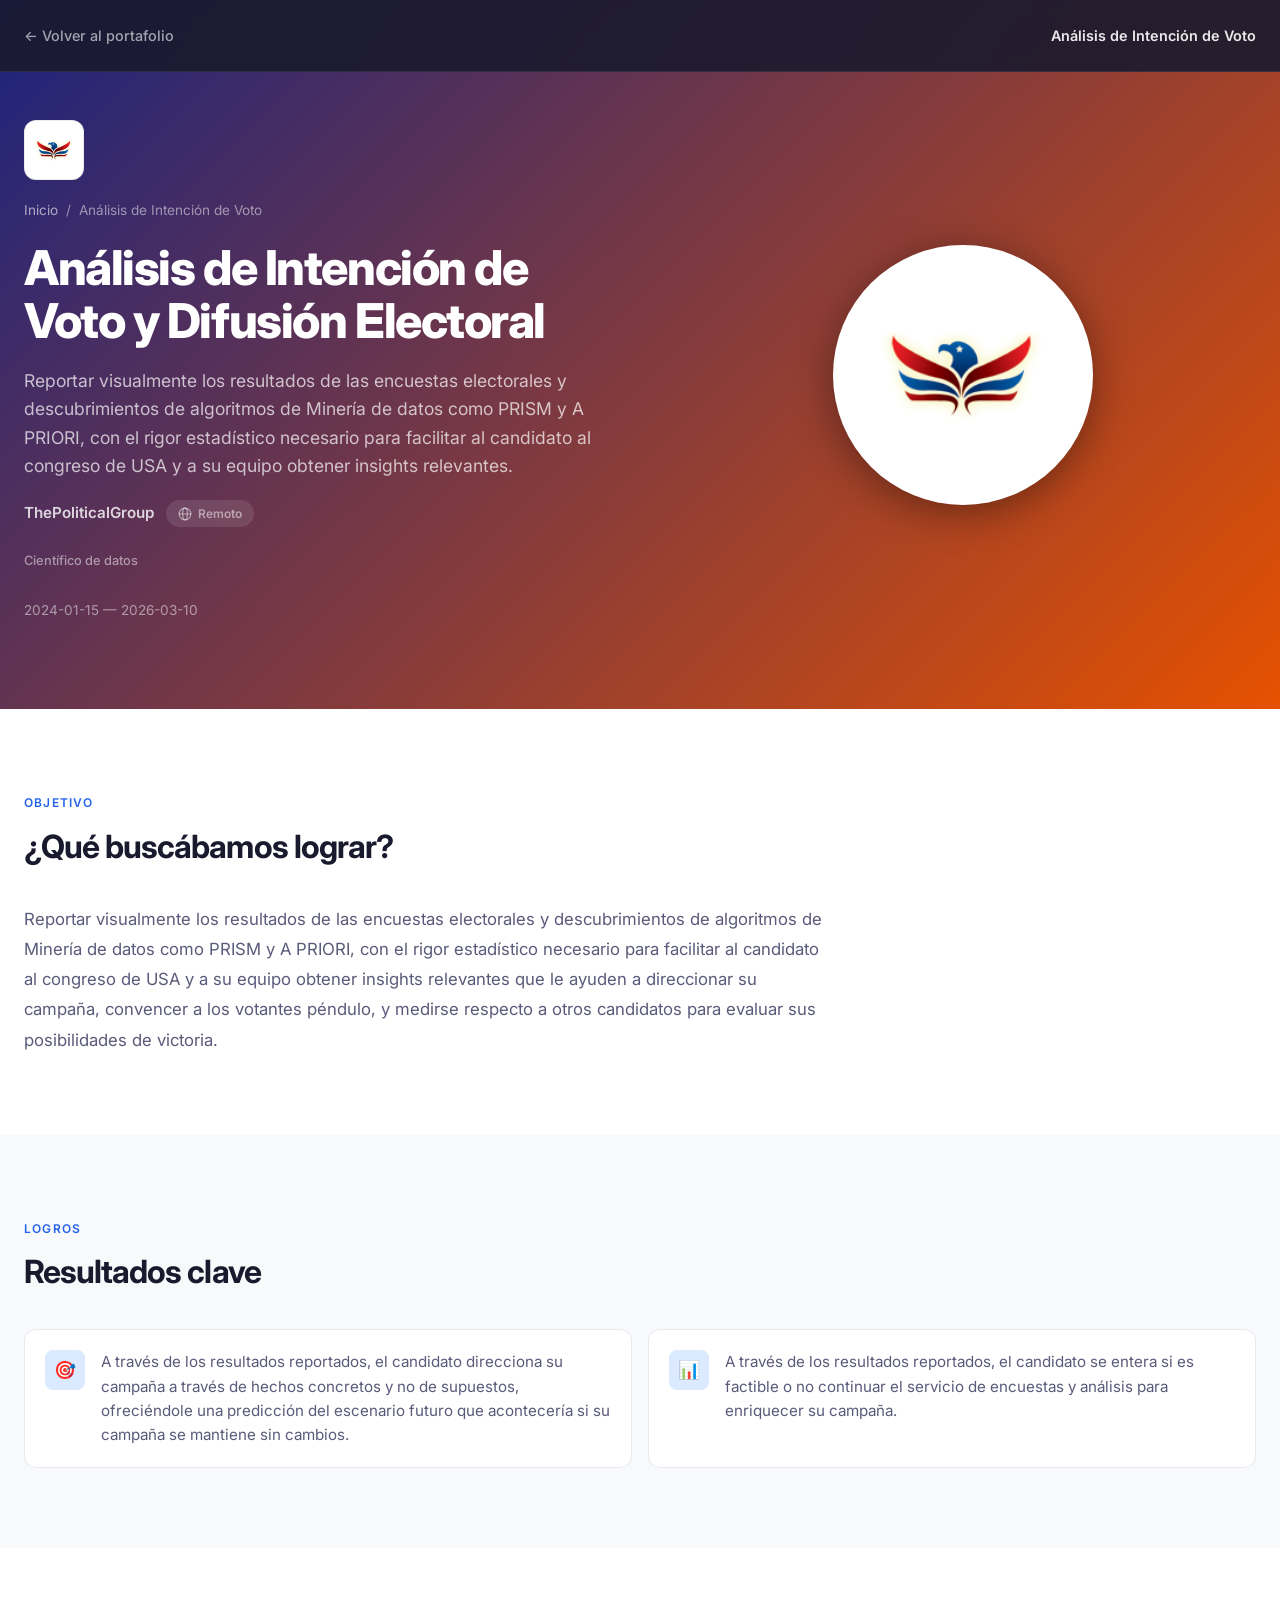
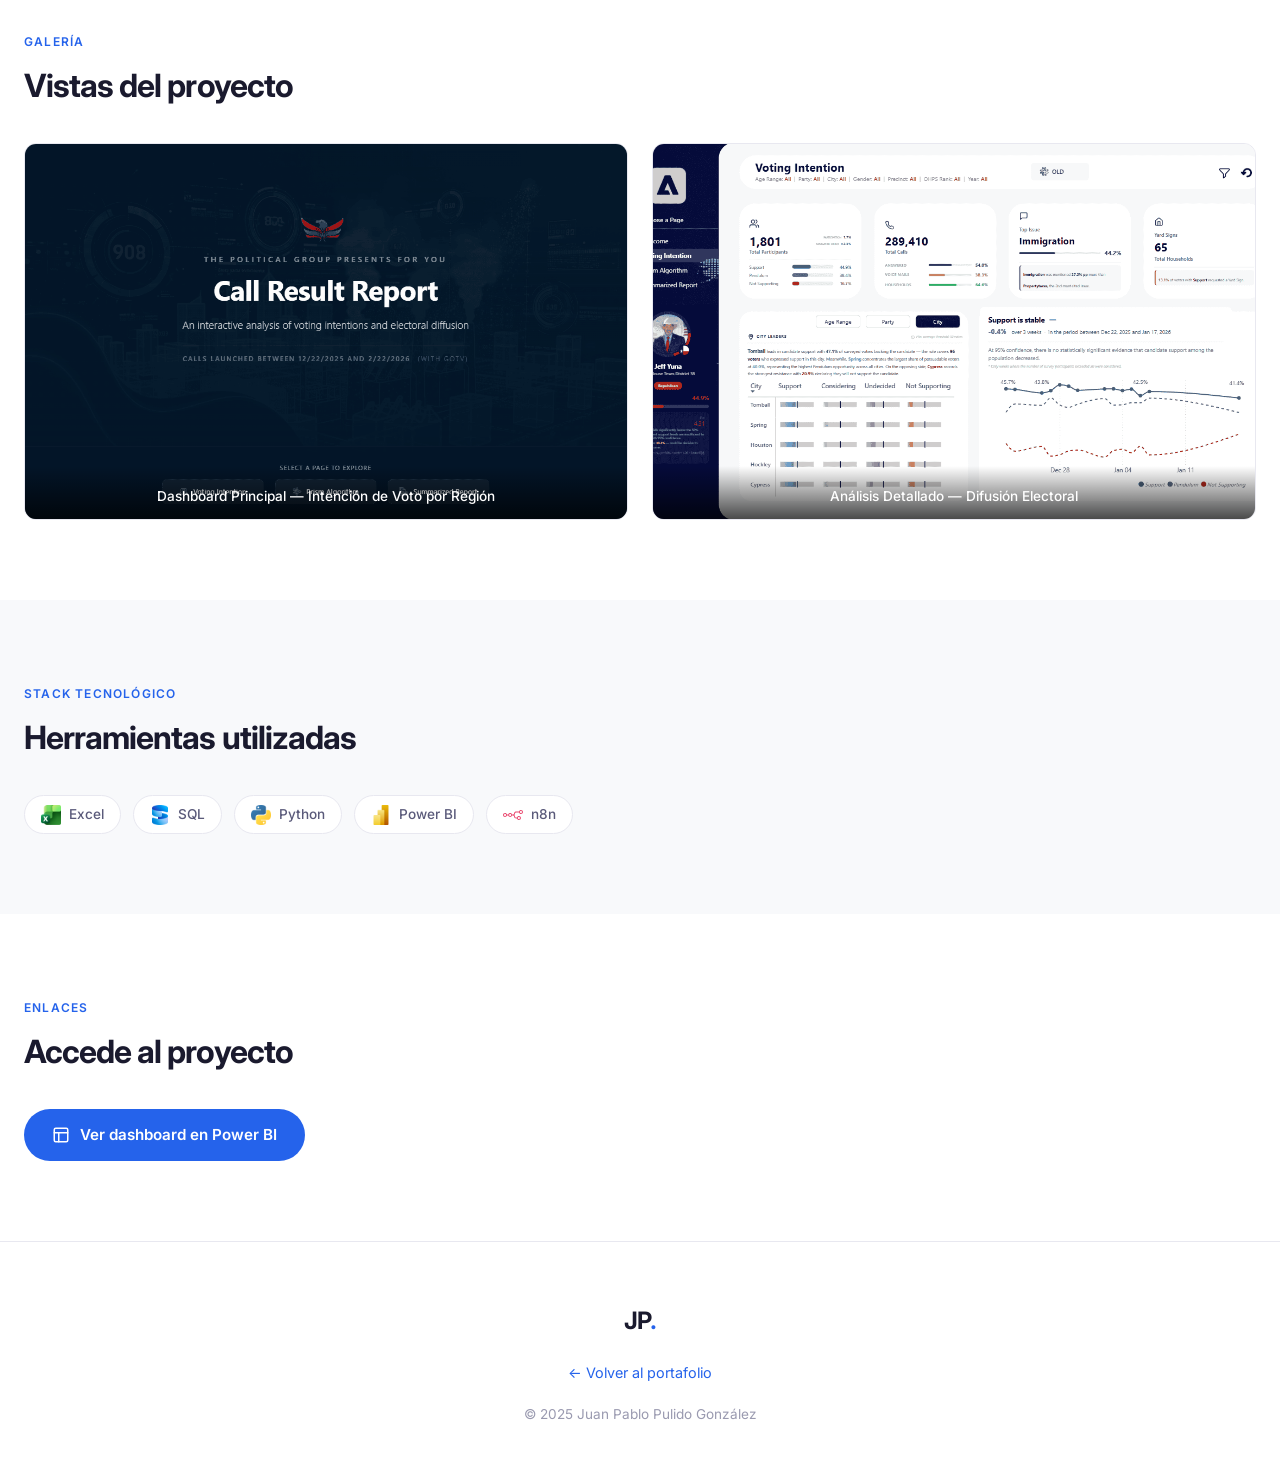
==== analisis-intencion-voto.html @ 16de76f4 "Add files via upload" ====
<!DOCTYPE html>
<html lang="es">
<head>
  <meta charset="UTF-8">
  <meta name="viewport" content="width=device-width, initial-scale=1.0">
  <meta name="description" content="Caso de estudio: Análisis de intención de voto y difusión electoral">
  <meta name="theme-color" content="#1A1A2E">
  <title>Análisis de Intención de Voto | Caso de Estudio</title>
  <link rel="preconnect" href="https://fonts.googleapis.com">
  <link rel="preconnect" href="https://fonts.gstatic.com" crossorigin>
  <link href="https://fonts.googleapis.com/css2?family=Inter:wght@300;400;500;600;700;800&display=swap" rel="stylesheet">
  <link rel="stylesheet" href="styles.css">
</head>
<body>

  <!-- Loading Screen -->
  <div class="loading-screen" role="status" aria-label="Cargando">
    <div class="loading-logo">JP</div>
    <div class="loading-bar">
      <div class="loading-bar-fill"></div>
    </div>
    <p class="loading-text">Cargando caso de estudio...</p>
  </div>

  <!-- ============ TOP NAV ============ -->
  <nav class="case-top-nav" role="navigation" aria-label="Navegación">
    <div class="case-top-nav-inner">
      <a href="index.html" class="back-link">← Volver al portafolio</a>
      <span class="project-name">Análisis de Intención de Voto</span>
    </div>
  </nav>

  <!-- ============ CASE STUDY HERO ============ -->
  <section class="case-hero">
    <div class="case-hero-bg">
      <div class="bg-gradient" style="background:linear-gradient(135deg, #1A237E 0%, #E65100 100%);"></div>
    </div>

    <div class="case-hero-content">
      <div class="case-hero-left">
        <div class="case-hero-company-logo">
          <img src="images/Empresas/TPG-logo.png" alt="ThePoliticalGroup" loading="lazy"
               onerror="this.style.display='none';this.nextElementSibling.style.display='flex'">
          <div class="logo-placeholder" style="display:none;">TPG</div>
        </div>

        <div class="case-hero-breadcrumb">
          <a href="index.html">Inicio</a>
          <span>/</span>
          <span>Análisis de Intención de Voto</span>
        </div>

        <h1 class="case-hero-title">Análisis de Intención de Voto y Difusión Electoral</h1>
        
        <p class="case-hero-subtitle">
          Reportar visualmente los resultados de las encuestas electorales y descubrimientos de algoritmos de Minería de datos como PRISM y A PRIORI, con el rigor estadístico necesario para facilitar al candidato al congreso de USA y a su equipo obtener insights relevantes.
        </p>

        <div class="case-hero-company">
          <span class="case-hero-company-name">ThePoliticalGroup</span>
          <span class="remote-badge" style="background:rgba(255,255,255,0.1);color:rgba(255,255,255,0.5);"><svg width="14" height="14" viewBox="0 0 24 24" fill="none" stroke="currentColor" stroke-width="2" stroke-linecap="round" stroke-linejoin="round" style="vertical-align:middle;margin-right:2px;"><circle cx="12" cy="12" r="10"/><ellipse cx="12" cy="12" rx="4" ry="10"/><path d="M2 12h20"/></svg> Remoto</span>
        </div>

        <div style="display:flex;flex-wrap:wrap;gap:10px;margin-top:4px;">
          <span style="font-size:0.8rem;color:rgba(255,255,255,0.5);font-weight:500;">
            Científico de datos
          </span>
        </div>

        <div class="case-hero-dates">
          2024-01-15 — 2026-03-10
        </div>
      </div>

      <div class="case-hero-right">
        <div style="display:flex;flex-direction:column;align-items:center;gap:16px;">
          <div class="company-logo-circle">
            <img src="images/Empresas/TPG-logo.png" alt="ThePoliticalGroup" loading="lazy"
                 onerror="this.style.display='none';this.nextElementSibling.style.display='flex'">
            <div class="logo-placeholder" style="display:none;">TPG</div>
          </div>
        </div>
      </div>
    </div>
  </section>

  <!-- ============ OBJETIVO ============ -->
  <section class="case-section">
    <div class="case-section-inner fade-in">
      <div class="case-section-header">
        <span class="case-section-label">Objetivo</span>
        <h2 class="case-section-title">¿Qué buscábamos lograr?</h2>
      </div>
      <p class="case-section-text">
        Reportar visualmente los resultados de las encuestas electorales y descubrimientos de algoritmos de Minería de datos como PRISM y A PRIORI, con el rigor estadístico necesario para facilitar al candidato al congreso de USA y a su equipo obtener insights relevantes que le ayuden a direccionar su campaña, convencer a los votantes péndulo, y medirse respecto a otros candidatos para evaluar sus posibilidades de victoria.
      </p>
    </div>
  </section>

  <!-- ============ LOGROS ============ -->
  <section class="case-section case-section-alt">
    <div class="case-section-inner fade-in">
      <div class="case-section-header">
        <span class="case-section-label">Logros</span>
        <h2 class="case-section-title">Resultados clave</h2>
      </div>
      <div class="achievements-grid stagger-children">
        <div class="achievement-card">
          <div class="achievement-icon">🎯</div>
          <div class="achievement-content">
            <p>A través de los resultados reportados, el candidato direcciona su campaña a través de hechos concretos y no de supuestos, ofreciéndole una predicción del escenario futuro que acontecería si su campaña se mantiene sin cambios.</p>
          </div>
        </div>
        <div class="achievement-card">
          <div class="achievement-icon">📊</div>
          <div class="achievement-content">
            <p>A través de los resultados reportados, el candidato se entera si es factible o no continuar el servicio de encuestas y análisis para enriquecer su campaña.</p>
          </div>
        </div>
      </div>
    </div>
  </section>

  <!-- ============ IMÁGENES ============ -->
  <section class="case-section">
    <div class="case-section-inner fade-in">
      <div class="case-section-header">
        <span class="case-section-label">Galería</span>
        <h2 class="case-section-title">Vistas del proyecto</h2>
      </div>
      <div class="gallery-grid">
        <div class="gallery-item" style="overflow:hidden;padding:0;">
          <img src="images/Portafolio/Análisis de intención de voto y difusión electoral/Portada.png" alt="Dashboard de Intención de Voto" style="width:100%;height:100%;object-fit:cover;" loading="lazy" />
          <p class="gallery-item-text" style="position:absolute;bottom:0;left:0;right:0;background:linear-gradient(transparent,rgba(0,0,0,0.7));color:#fff;padding:20px 16px 12px;margin:0;font-weight:500;">Dashboard Principal — Intención de Voto por Región</p>
        </div>
        <div class="gallery-item" style="overflow:hidden;padding:0;">
          <img src="images/Portafolio/Análisis de intención de voto y difusión electoral/P2_TPG_TPG.png" alt="Análisis Detallado" style="width:100%;height:100%;object-fit:cover;" loading="lazy" />
          <p class="gallery-item-text" style="position:absolute;bottom:0;left:0;right:0;background:linear-gradient(transparent,rgba(0,0,0,0.7));color:#fff;padding:20px 16px 12px;margin:0;font-weight:500;">Análisis Detallado — Difusión Electoral</p>
        </div>
      </div>
    </div>
  </section>

  <!-- ============ TECNOLOGÍAS ============ -->
  <section class="case-section case-section-alt">
    <div class="case-section-inner fade-in">
      <div class="case-section-header">
        <span class="case-section-label">Stack Tecnológico</span>
        <h2 class="case-section-title">Herramientas utilizadas</h2>
      </div>
      <div class="tech-grid stagger-children">
        <div class="tech-chip">
          <img src="images/Stack Tecnologico/Microsoft_Office_Excel_Logo.png" alt="Excel" loading="lazy">
          <span class="tech-chip-fallback" style="display:none;">Ex</span>
          Excel
        </div>
        <div class="tech-chip">
          <img src="images/Stack Tecnologico/Microsoft_SQL_Server_2025_icon.svg.png" alt="SQL" loading="lazy">
          <span class="tech-chip-fallback" style="display:none;">SQL</span>
          SQL
        </div>
        <div class="tech-chip">
          <img src="images/Stack Tecnologico/Python Logo.png" alt="Python" loading="lazy">
          <span class="tech-chip-fallback" style="display:none;">Py</span>
          Python
        </div>
        <div class="tech-chip">
          <img src="images/Stack Tecnologico/Power BI Logo.png" alt="Power BI" loading="lazy">
          <span class="tech-chip-fallback" style="display:none;">PB</span>
          Power BI
        </div>
        <div class="tech-chip">
          <img src="images/Stack Tecnologico/n8n-color.svg" alt="n8n" loading="lazy">
          <span class="tech-chip-fallback" style="display:none;">n8</span>
          n8n
        </div>
      </div>
    </div>
  </section>

  <!-- ============ LINKS ============ -->
  <section class="case-section">
    <div class="case-section-inner fade-in">
      <div class="case-section-header">
        <span class="case-section-label">Enlaces</span>
        <h2 class="case-section-title">Accede al proyecto</h2>
      </div>
      <div class="links-grid">
        <a href="https://app.powerbi.com/view?r=eyJrIjoiNWYyODk5MzAtMjIzZi00ZTA5LTk1MWUtMDdjMjBiMTZmNGZjIiwidCI6IjBlYzI0MDlmLWE2YTMtNDNjNi05MWE2LWM3MTEwNmFkYmU2YyJ9&pageName=c7d1edd059669ad3db83" target="_blank" rel="noopener noreferrer" class="link-btn primary">
          <svg width="18" height="18" viewBox="0 0 24 24" fill="none" stroke="currentColor" stroke-width="2" stroke-linecap="round" stroke-linejoin="round"><rect width="18" height="18" x="3" y="3" rx="2"/><path d="M3 9h18"/><path d="M9 21V9"/></svg>
          Ver dashboard en Power BI
        </a>
      </div>
    </div>
  </section>

  <!-- ============ FOOTER ============ -->
  <footer class="footer">
    <div class="footer-inner fade-in">
      <a href="index.html" class="nav-logo" style="font-size:1.5rem; color:var(--color-text);">JP<span>.</span></a>
      <p style="font-size:0.9rem; color:var(--color-text-muted);">
        <a href="index.html" style="color:var(--color-accent);">← Volver al portafolio</a>
      </p>
      <p class="footer-text">&copy; 2025 Juan Pablo Pulido González</p>
    </div>
  </footer>

  <script src="main.js"></script>
</body>
</html>
---- styles.css ----
/* ============================================
   PORTFOLIO DATA SCIENTIST - TEMA CLARO
   Diseño premium, bento grid, animaciones
   ============================================ */

/* --- CSS Variables --- */
:root {
  --color-bg: #FFFFFF;
  --color-bg-alt: #F8F9FB;
  --color-bg-card: #FFFFFF;
  --color-text: #1A1A2E;
  --color-text-secondary: #5A5A7A;
  --color-text-muted: #9A9AB0;
  --color-accent: #2563EB;
  --color-accent-light: #DBEAFE;
  --color-accent-dark: #1D4ED8;
  --color-border: #E8E8F0;
  --color-border-hover: #C8C8E0;
  --color-success: #10B981;
  --color-warning: #F59E0B;
  --color-gradient-1: linear-gradient(135deg, #667EEA 0%, #764BA2 100%);
  --color-gradient-2: linear-gradient(135deg, #F093FB 0%, #F5576C 100%);
  --color-gradient-3: linear-gradient(135deg, #4FACFE 0%, #00F2FE 100%);
  --color-gradient-4: linear-gradient(135deg, #43E97B 0%, #38F9D7 100%);
  --font-primary: 'Inter', -apple-system, BlinkMacSystemFont, 'Segoe UI', Roboto, sans-serif;
  --font-mono: 'JetBrains Mono', 'Fira Code', monospace;
  --shadow-sm: 0 1px 3px rgba(0,0,0,0.04), 0 1px 2px rgba(0,0,0,0.06);
  --shadow-md: 0 4px 6px rgba(0,0,0,0.04), 0 10px 15px rgba(0,0,0,0.06);
  --shadow-lg: 0 10px 25px rgba(0,0,0,0.06), 0 20px 40px rgba(0,0,0,0.08);
  --shadow-xl: 0 20px 50px rgba(0,0,0,0.08);
  --radius-sm: 8px;
  --radius-md: 12px;
  --radius-lg: 16px;
  --radius-xl: 20px;
  --transition-fast: 0.2s cubic-bezier(0.4, 0, 0.2, 1);
  --transition-normal: 0.3s cubic-bezier(0.4, 0, 0.2, 1);
  --transition-slow: 0.5s cubic-bezier(0.4, 0, 0.2, 1);
  --max-width: 1280px;
  --nav-height: 72px;
}

/* --- Reset & Base --- */
*, *::before, *::after {
  margin: 0;
  padding: 0;
  box-sizing: border-box;
}

html {
  scroll-behavior: smooth;
  scroll-padding-top: var(--nav-height);
}

body {
  font-family: var(--font-primary);
  background: var(--color-bg);
  color: var(--color-text);
  line-height: 1.6;
  -webkit-font-smoothing: antialiased;
  -moz-osx-font-smoothing: grayscale;
  overflow-x: hidden;
}

img {
  max-width: 100%;
  height: auto;
  display: block;
}

a {
  color: var(--color-accent);
  text-decoration: none;
  transition: color var(--transition-fast);
}

a:hover {
  color: var(--color-accent-dark);
}

/* --- Loading Screen --- */
.loading-screen {
  position: fixed;
  top: 0;
  left: 0;
  width: 100%;
  height: 100%;
  background: var(--color-bg);
  display: flex;
  flex-direction: column;
  align-items: center;
  justify-content: center;
  z-index: 9999;
  transition: opacity 0.6s ease, visibility 0.6s ease;
}

.loading-screen.hidden {
  opacity: 0;
  visibility: hidden;
  pointer-events: none;
}

.loading-logo {
  font-size: 2rem;
  font-weight: 700;
  color: var(--color-accent);
  letter-spacing: -0.03em;
}

.loading-bar {
  width: 120px;
  height: 3px;
  background: var(--color-border);
  border-radius: 4px;
  margin-top: 20px;
  overflow: hidden;
}

.loading-bar-fill {
  height: 100%;
  width: 0%;
  background: var(--color-accent);
  border-radius: 4px;
  animation: loadingFill 1.2s ease forwards;
}

@keyframes loadingFill {
  0% { width: 0%; }
  50% { width: 60%; }
  100% { width: 100%; }
}

.loading-text {
  margin-top: 12px;
  font-size: 0.85rem;
  color: var(--color-text-muted);
  letter-spacing: 0.05em;
}

/* --- Navigation --- */
.nav {
  position: fixed;
  top: 0;
  left: 0;
  width: 100%;
  height: var(--nav-height);
  background: rgba(255, 255, 255, 0.85);
  backdrop-filter: blur(20px);
  -webkit-backdrop-filter: blur(20px);
  border-bottom: 1px solid var(--color-border);
  z-index: 1000;
  transition: transform var(--transition-normal);
}

.nav.hidden {
  transform: translateY(-100%);
}

.nav-inner {
  max-width: var(--max-width);
  margin: 0 auto;
  padding: 0 24px;
  height: 100%;
  display: flex;
  align-items: center;
  justify-content: space-between;
}

.nav-logo {
  font-size: 1.2rem;
  font-weight: 700;
  color: var(--color-text);
  letter-spacing: -0.03em;
}

.nav-logo span {
  color: var(--color-accent);
}

.nav-links {
  display: flex;
  align-items: center;
  gap: 32px;
  list-style: none;
}

.nav-links a {
  font-size: 0.9rem;
  font-weight: 500;
  color: var(--color-text-secondary);
  position: relative;
  padding: 4px 0;
  transition: color var(--transition-fast);
}

.nav-links a::after {
  content: '';
  position: absolute;
  bottom: -2px;
  left: 0;
  width: 0;
  height: 2px;
  background: var(--color-accent);
  transition: width var(--transition-normal);
}

.nav-links a:hover {
  color: var(--color-text);
}

.nav-links a:hover::after {
  width: 100%;
}

.nav-cta {
  display: inline-flex;
  align-items: center;
  gap: 8px;
  padding: 8px 20px;
  background: var(--color-accent);
  color: white !important;
  border-radius: 50px;
  font-weight: 600;
  font-size: 0.85rem;
  transition: all var(--transition-fast);
}

.nav-cta:hover {
  background: var(--color-accent-dark);
  transform: translateY(-1px);
  box-shadow: 0 4px 12px rgba(37, 99, 235, 0.3);
}

.nav-cta::after {
  display: none !important;
}

/* Mobile menu */
.mobile-toggle {
  display: none;
  flex-direction: column;
  gap: 5px;
  cursor: pointer;
  padding: 4px;
  background: none;
  border: none;
}

.mobile-toggle span {
  display: block;
  width: 24px;
  height: 2px;
  background: var(--color-text);
  border-radius: 2px;
  transition: all var(--transition-fast);
}

.mobile-toggle.active span:nth-child(1) {
  transform: rotate(45deg) translate(5px, 5px);
}

.mobile-toggle.active span:nth-child(2) {
  opacity: 0;
}

.mobile-toggle.active span:nth-child(3) {
  transform: rotate(-45deg) translate(5px, -5px);
}

/* --- Hero Section --- */
.hero {
  min-height: 100vh;
  display: flex;
  align-items: center;
  justify-content: center;
  position: relative;
  overflow: hidden;
  padding: 120px 24px 80px;
}

.hero-bg {
  position: absolute;
  inset: 0;
  overflow: hidden;
  z-index: 0;
}

.hero-gradient {
  position: absolute;
  top: -50%;
  right: -20%;
  width: 600px;
  height: 600px;
  background: radial-gradient(circle, rgba(37, 99, 235, 0.06) 0%, transparent 70%);
  border-radius: 50%;
}

.hero-gradient-2 {
  position: absolute;
  bottom: -30%;
  left: -10%;
  width: 400px;
  height: 400px;
  background: radial-gradient(circle, rgba(116, 75, 162, 0.04) 0%, transparent 70%);
  border-radius: 50%;
}

.hero-grid {
  position: absolute;
  inset: 0;
  background-image: 
    linear-gradient(var(--color-border) 1px, transparent 1px),
    linear-gradient(90deg, var(--color-border) 1px, transparent 1px);
  background-size: 60px 60px;
  opacity: 0.3;
  mask-image: radial-gradient(ellipse at center, black 30%, transparent 70%);
  -webkit-mask-image: radial-gradient(ellipse at center, black 30%, transparent 70%);
}

.hero-content {
  position: relative;
  z-index: 1;
  text-align: center;
  max-width: 800px;
}

.hero-badge {
  display: inline-flex;
  align-items: center;
  gap: 8px;
  padding: 6px 16px;
  background: var(--color-accent-light);
  color: var(--color-accent);
  border-radius: 50px;
  font-size: 0.8rem;
  font-weight: 600;
  margin-bottom: 24px;
  letter-spacing: 0.02em;
}

.hero-badge-dot {
  width: 6px;
  height: 6px;
  background: var(--color-success);
  border-radius: 50%;
  animation: pulseDot 2s ease infinite;
}

@keyframes pulseDot {
  0%, 100% { opacity: 1; }
  50% { opacity: 0.4; }
}

.hero-title {
  font-size: clamp(2.5rem, 5vw, 4rem);
  font-weight: 800;
  line-height: 1.1;
  letter-spacing: -0.04em;
  margin-bottom: 16px;
  color: var(--color-text);
}

.hero-title span {
  background: var(--color-gradient-1);
  -webkit-background-clip: text;
  -webkit-text-fill-color: transparent;
  background-clip: text;
}

.hero-role {
  font-size: clamp(1.1rem, 2vw, 1.4rem);
  color: var(--color-text-secondary);
  margin-bottom: 32px;
  min-height: 1.8em;
}

.hero-role .typing-cursor {
  display: inline-block;
  width: 2px;
  height: 1.2em;
  background: var(--color-accent);
  margin-left: 2px;
  animation: blink 1s step-end infinite;
  vertical-align: text-bottom;
}

@keyframes blink {
  0%, 100% { opacity: 1; }
  50% { opacity: 0; }
}

.hero-cta {
  display: inline-flex;
  align-items: center;
  gap: 10px;
  padding: 14px 32px;
  background: var(--color-text);
  color: white;
  border-radius: 50px;
  font-weight: 600;
  font-size: 0.95rem;
  transition: all var(--transition-normal);
  position: relative;
  overflow: hidden;
}

.hero-cta:hover {
  background: var(--color-accent);
  transform: translateY(-2px);
  box-shadow: 0 8px 25px rgba(37, 99, 235, 0.25);
  color: white;
}

.hero-cta .arrow {
  transition: transform var(--transition-fast);
}

.hero-cta:hover .arrow {
  transform: translateX(4px);
}

.hero-scroll {
  position: absolute;
  bottom: 32px;
  left: 50%;
  transform: translateX(-50%);
  display: flex;
  flex-direction: column;
  align-items: center;
  gap: 8px;
  color: var(--color-text-muted);
  font-size: 0.75rem;
  letter-spacing: 0.1em;
  text-transform: uppercase;
  animation: fadeInUp 1s ease 1.5s both;
}

.scroll-indicator {
  width: 24px;
  height: 36px;
  border: 2px solid var(--color-border);
  border-radius: 12px;
  position: relative;
}

.scroll-indicator::after {
  content: '';
  position: absolute;
  top: 6px;
  left: 50%;
  transform: translateX(-50%);
  width: 3px;
  height: 8px;
  background: var(--color-accent);
  border-radius: 4px;
  animation: scrollMouse 2s ease infinite;
}

@keyframes scrollMouse {
  0% { transform: translateX(-50%) translateY(0); opacity: 1; }
  100% { transform: translateX(-50%) translateY(12px); opacity: 0; }
}

/* --- Section Styles --- */
.section {
  padding: 100px 24px;
}

.section-inner {
  max-width: var(--max-width);
  margin: 0 auto;
}

.section-header {
  text-align: center;
  margin-bottom: 60px;
}

.section-label {
  display: inline-block;
  font-size: 0.8rem;
  font-weight: 600;
  letter-spacing: 0.1em;
  text-transform: uppercase;
  color: var(--color-accent);
  margin-bottom: 12px;
}

.section-title {
  font-size: clamp(1.8rem, 3.5vw, 2.5rem);
  font-weight: 700;
  letter-spacing: -0.03em;
  margin-bottom: 12px;
}

.section-subtitle {
  font-size: 1.05rem;
  color: var(--color-text-secondary);
  max-width: 600px;
  margin: 0 auto;
  line-height: 1.7;
}

/* --- Portfolio Filters --- */
.filters {
  display: flex;
  flex-wrap: wrap;
  justify-content: center;
  gap: 8px;
  margin-bottom: 40px;
}

.filter-btn {
  padding: 8px 20px;
  border: 1px solid var(--color-border);
  background: transparent;
  border-radius: 50px;
  font-size: 0.85rem;
  font-weight: 500;
  color: var(--color-text-secondary);
  cursor: pointer;
  transition: all var(--transition-fast);
  font-family: var(--font-primary);
}

.filter-btn:hover {
  border-color: var(--color-accent);
  color: var(--color-accent);
  background: var(--color-accent-light);
}

.filter-btn.active {
  background: var(--color-accent);
  border-color: var(--color-accent);
  color: white;
}

/* --- Bento Grid --- */
.bento-grid {
  display: grid;
  grid-template-columns: repeat(4, 1fr);
  gap: 24px;
}

.bento-card {
  position: relative;
  border-radius: var(--radius-lg);
  overflow: hidden;
  background: var(--color-bg-card);
  border: 1px solid var(--color-border);
  cursor: pointer;
  transition: all var(--transition-normal);
  display: flex;
  flex-direction: column;
  min-height: 280px;
}

.bento-card:hover {
  transform: translateY(-4px);
  box-shadow: var(--shadow-lg);
  border-color: var(--color-border-hover);
}

.bento-card.featured {
  grid-column: span 2;
  grid-row: span 2;
  min-height: 400px;
}

.bento-card.medium {
  grid-column: span 2;
  min-height: 280px;
}

.bento-card.tall {
  grid-row: span 2;
  min-height: 400px;
}

.bento-card.hidden {
  display: none;
}

.bento-card-image {
  position: relative;
  overflow: hidden;
  flex: 1;
  min-height: 160px;
}

.bento-card-image img {
  width: 100%;
  height: 100%;
  object-fit: cover;
  transition: transform var(--transition-slow);
}

.bento-card:hover .bento-card-image img {
  transform: scale(1.05);
}

.bento-card-overlay {
  position: absolute;
  inset: 0;
  background: linear-gradient(to top, rgba(26, 26, 46, 0.8) 0%, transparent 50%);
  opacity: 0;
  transition: opacity var(--transition-normal);
  display: flex;
  align-items: flex-end;
  padding: 24px;
}

.bento-card:hover .bento-card-overlay {
  opacity: 1;
}

.bento-card-overlay .view-case {
  display: inline-flex;
  align-items: center;
  gap: 8px;
  padding: 10px 20px;
  background: white;
  color: var(--color-text);
  border-radius: 50px;
  font-weight: 600;
  font-size: 0.85rem;
  transition: all var(--transition-fast);
}

.bento-card-overlay .view-case:hover {
  background: var(--color-accent);
  color: white;
}

.bento-card-content {
  padding: 20px;
  display: flex;
  flex-direction: column;
  gap: 8px;
  flex: 1;
}

.bento-card-tags {
  display: flex;
  flex-wrap: wrap;
  gap: 4px;
}

.bento-card-tag {
  padding: 2px 10px;
  background: var(--color-accent-light);
  color: var(--color-accent);
  border-radius: 50px;
  font-size: 0.7rem;
  font-weight: 600;
  letter-spacing: 0.02em;
}

.bento-card-title {
  font-size: 1.05rem;
  font-weight: 700;
  line-height: 1.3;
  letter-spacing: -0.02em;
}

.bento-card-desc {
  font-size: 0.85rem;
  color: var(--color-text-secondary);
  line-height: 1.5;
  display: -webkit-box;
  -webkit-line-clamp: 2;
  -webkit-box-orient: vertical;
  overflow: hidden;
}

.bento-card-meta {
  display: flex;
  flex-wrap: wrap;
  gap: 12px;
  margin-top: auto;
  padding-top: 12px;
  border-top: 1px solid var(--color-border);
  font-size: 0.8rem;
  color: var(--color-text-muted);
}

.bento-card-meta span {
  display: flex;
  align-items: center;
  gap: 4px;
}

.bento-card-meta .remote-badge {
  display: inline-flex;
  align-items: center;
  gap: 4px;
  padding: 2px 10px;
  background: #ECFDF5;
  color: #059669;
  border-radius: 50px;
  font-size: 0.7rem;
  font-weight: 600;
}

/* Placeholder styles for bento cards */
.bento-card-image .placeholder-img {
  width: 100%;
  height: 100%;
  display: flex;
  align-items: center;
  justify-content: center;
  font-size: 3rem;
  font-weight: 700;
  color: var(--color-text-muted);
  background: var(--color-bg-alt);
}

.bento-card-image .placeholder-img.atpe-report {
  background: linear-gradient(135deg, #667EEA 0%, #764BA2 100%);
  color: rgba(255,255,255,0.2);
}

.bento-card-image .placeholder-img.analisis-intencion-voto {
  background: linear-gradient(135deg, #F093FB 0%, #F5576C 100%);
  color: rgba(255,255,255,0.2);
}

.bento-card-image .placeholder-img.reporte-seguimiento-cartera {
  background: linear-gradient(135deg, #4FACFE 0%, #00F2FE 100%);
  color: rgba(255,255,255,0.2);
}

.bento-card-image .placeholder-img.prototipo-arquitectura-lakehouse {
  background: linear-gradient(135deg, #43E97B 0%, #38F9D7 100%);
  color: rgba(255,255,255,0.2);
}

/* --- About / Stats Section --- */
.stats-grid {
  display: grid;
  grid-template-columns: repeat(auto-fit, minmax(200px, 1fr));
  gap: 24px;
  margin-top: 40px;
}

.stat-card {
  text-align: center;
  padding: 32px 20px;
  background: var(--color-bg-card);
  border: 1px solid var(--color-border);
  border-radius: var(--radius-md);
  transition: all var(--transition-normal);
}

.stat-card:hover {
  transform: translateY(-2px);
  box-shadow: var(--shadow-md);
}

.stat-number {
  font-size: 2.5rem;
  font-weight: 800;
  background: var(--color-gradient-1);
  -webkit-background-clip: text;
  -webkit-text-fill-color: transparent;
  background-clip: text;
  line-height: 1;
  margin-bottom: 8px;
}

.stat-label {
  font-size: 0.85rem;
  color: var(--color-text-secondary);
  font-weight: 500;
}

/* --- Case Study Pages --- */
.case-study {
  padding-top: var(--nav-height);
}

/* Hero Case Study */
.case-hero {
  position: relative;
  padding: 120px 24px 80px;
  overflow: hidden;
}

.case-hero-bg {
  position: absolute;
  inset: 0;
  z-index: 0;
}

.case-hero-bg .bg-gradient {
  position: absolute;
  inset: 0;
  background: linear-gradient(135deg, #1A1A2E 0%, #16213E 50%, #0F3460 100%);
}

.case-hero-bg .bg-pattern {
  position: absolute;
  inset: 0;
  background-image: 
    linear-gradient(rgba(255,255,255,0.03) 1px, transparent 1px),
    linear-gradient(90deg, rgba(255,255,255,0.03) 1px, transparent 1px);
  background-size: 40px 40px;
}

.case-hero-content {
  position: relative;
  z-index: 1;
  max-width: var(--max-width);
  margin: 0 auto;
  display: grid;
  grid-template-columns: 1fr 1fr;
  gap: 60px;
  align-items: center;
}

.case-hero-left {
  display: flex;
  flex-direction: column;
  gap: 20px;
}

.case-hero-company-logo {
  width: 60px;
  height: 60px;
  border-radius: var(--radius-md);
  overflow: hidden;
  background: #ffffff;
  display: flex;
  align-items: center;
  justify-content: center;
  padding: 8px;
  border: 1px solid rgba(0,0,0,0.08);
}

.case-hero-company-logo img {
  width: 100%;
  height: 100%;
  object-fit: contain;
}

.case-hero-company-logo .logo-placeholder {
  width: 100%;
  height: 100%;
  display: flex;
  align-items: center;
  justify-content: center;
  font-size: 1.5rem;
  font-weight: 700;
  color: white;
}

/* Company logo circular frame on the right */
.company-logo-circle {
  width: 260px;
  height: 260px;
  border-radius: 50%;
  background: #ffffff;
  display: flex;
  align-items: center;
  justify-content: center;
  padding: 35px;
  box-shadow: 0 8px 40px rgba(0,0,0,0.4);
  margin-bottom: 0;
  border: 6px solid rgba(255,255,255,0.3);
  transition: transform 0.3s ease, box-shadow 0.3s ease;
}
.company-logo-circle:hover {
  transform: scale(1.08);
  box-shadow: 0 12px 56px rgba(0,0,0,0.5);
}
.company-logo-circle img {
  width: 100%;
  height: 100%;
  object-fit: contain;
  border-radius: 50%;
}
.company-logo-circle .logo-placeholder {
  width: 100%;
  height: 100%;
  display: flex;
  align-items: center;
  justify-content: center;
  font-size: 4.25rem;
  font-weight: 700;
  color: #1A237E;
}

.case-hero-breadcrumb {
  display: flex;
  align-items: center;
  gap: 8px;
  font-size: 0.85rem;
  color: rgba(255,255,255,0.5);
}

.case-hero-breadcrumb a {
  color: rgba(255,255,255,0.6);
  transition: color var(--transition-fast);
}

.case-hero-breadcrumb a:hover {
  color: white;
}

.case-hero-title {
  font-size: clamp(2rem, 4vw, 3rem);
  font-weight: 800;
  color: white;
  letter-spacing: -0.03em;
  line-height: 1.1;
}

.case-hero-subtitle {
  font-size: 1.1rem;
  color: rgba(255,255,255,0.7);
  line-height: 1.6;
}

.case-hero-company {
  display: flex;
  align-items: center;
  gap: 12px;
  flex-wrap: wrap;
}

.case-hero-company-name {
  font-size: 0.95rem;
  color: rgba(255,255,255,0.8);
  font-weight: 600;
}

.case-hero-company .remote-badge {
  display: inline-flex;
  align-items: center;
  gap: 4px;
  padding: 4px 12px;
  background: rgba(16, 185, 129, 0.2);
  color: #6EE7B7;
  border-radius: 50px;
  font-size: 0.75rem;
  font-weight: 600;
}

.case-hero-dates {
  font-size: 0.85rem;
  color: rgba(255,255,255,0.5);
  padding: 8px 0;
}

.case-hero-right {
  display: flex;
  align-items: center;
  justify-content: center;
}

/* Case Study Sections */
.case-section {
  padding: 80px 24px;
}

.case-section-inner {
  max-width: var(--max-width);
  margin: 0 auto;
}

.case-section-alt {
  background: var(--color-bg-alt);
}

.case-section-header {
  margin-bottom: 32px;
}

.case-section-label {
  display: inline-block;
  font-size: 0.75rem;
  font-weight: 600;
  letter-spacing: 0.1em;
  text-transform: uppercase;
  color: var(--color-accent);
  margin-bottom: 8px;
}

.case-section-title {
  font-size: clamp(1.5rem, 3vw, 2rem);
  font-weight: 700;
  letter-spacing: -0.03em;
}

.case-section-text {
  font-size: 1.05rem;
  color: var(--color-text-secondary);
  line-height: 1.8;
  max-width: 800px;
}

/* Achievements */
.achievements-grid {
  display: grid;
  grid-template-columns: repeat(auto-fit, minmax(280px, 1fr));
  gap: 16px;
}

.achievement-card {
  display: flex;
  gap: 16px;
  padding: 20px;
  background: var(--color-bg-card);
  border: 1px solid var(--color-border);
  border-radius: var(--radius-md);
  transition: all var(--transition-normal);
}

.achievement-card:hover {
  transform: translateY(-2px);
  box-shadow: var(--shadow-md);
}

.achievement-icon {
  flex-shrink: 0;
  width: 40px;
  height: 40px;
  border-radius: var(--radius-sm);
  background: var(--color-accent-light);
  display: flex;
  align-items: center;
  justify-content: center;
  color: var(--color-accent);
  font-size: 1.1rem;
}

.achievement-content {
  flex: 1;
}

.achievement-content p {
  font-size: 0.95rem;
  color: var(--color-text-secondary);
  line-height: 1.6;
}

/* Technologies */
.tech-grid {
  display: flex;
  flex-wrap: wrap;
  gap: 12px;
}

.tech-chip {
  display: inline-flex;
  align-items: center;
  gap: 8px;
  padding: 8px 16px;
  background: var(--color-bg-card);
  border: 1px solid var(--color-border);
  border-radius: 50px;
  font-size: 0.85rem;
  font-weight: 500;
  color: var(--color-text-secondary);
  transition: all var(--transition-fast);
}

.tech-chip:hover {
  border-color: var(--color-accent);
  color: var(--color-accent);
  background: var(--color-accent-light);
  transform: translateY(-1px);
}

.tech-chip img {
  width: 20px;
  height: 20px;
  object-fit: contain;
}

.tech-chip-fallback {
  width: 20px;
  height: 20px;
  background: var(--color-bg-alt);
  border-radius: 4px;
  display: flex;
  align-items: center;
  justify-content: center;
  font-size: 0.6rem;
  font-weight: 700;
  color: var(--color-text-muted);
}

/* Project Images Gallery */
.gallery-grid {
  display: grid;
  grid-template-columns: repeat(auto-fit, minmax(300px, 1fr));
  gap: 24px;
}

.gallery-item {
  position: relative;
  aspect-ratio: 16/10;
  max-height: 380px;
  background: var(--color-bg-alt);
  border: 1px solid var(--color-border);
  border-radius: var(--radius-md);
  display: flex;
  flex-direction: column;
  align-items: center;
  justify-content: center;
  gap: 12px;
  color: var(--color-text-muted);
  transition: all var(--transition-normal);
  padding: 20px;
  text-align: center;
  overflow: hidden;
}

.gallery-item:hover {
  border-color: var(--color-accent);
  box-shadow: var(--shadow-md);
}

.gallery-item-icon {
  font-size: 2.5rem;
  opacity: 0.5;
}

.gallery-item-text {
  font-size: 0.85rem;
  font-weight: 500;
}

/* Links */
.links-grid {
  display: flex;
  flex-wrap: wrap;
  gap: 16px;
}

.link-btn {
  display: inline-flex;
  align-items: center;
  gap: 10px;
  padding: 14px 28px;
  border-radius: 50px;
  font-size: 0.95rem;
  font-weight: 600;
  font-family: var(--font-primary);
  cursor: pointer;
  transition: all var(--transition-normal);
  border: none;
  text-decoration: none;
}

.link-btn.primary {
  background: var(--color-accent);
  color: white;
}

.link-btn.primary:hover {
  background: var(--color-accent-dark);
  transform: translateY(-2px);
  box-shadow: 0 8px 20px rgba(37, 99, 235, 0.25);
}

.link-btn.secondary {
  background: transparent;
  color: var(--color-text);
  border: 1px solid var(--color-border);
}

.link-btn.secondary:hover {
  border-color: var(--color-accent);
  color: var(--color-accent);
  background: var(--color-accent-light);
  transform: translateY(-2px);
}

/* Navigation Bar on Case Study */
.case-nav {
  position: fixed;
  top: 0;
  left: 0;
  width: 100%;
  height: var(--nav-height);
  background: rgba(26, 26, 46, 0.9);
  backdrop-filter: blur(20px);
  -webkit-backdrop-filter: blur(20px);
  border-bottom: 1px solid rgba(255,255,255,0.08);
  z-index: 1000;
}

.case-nav .nav-links a {
  color: rgba(255,255,255,0.7);
}

.case-nav .nav-links a:hover {
  color: white;
}

.case-nav .nav-logo {
  color: white;
}

.case-nav .nav-cta {
  background: var(--color-accent);
  color: white !important;
}

/* Breadcrumb nav in case study */
.case-top-nav {
  position: fixed;
  top: 0;
  left: 0;
  width: 100%;
  height: var(--nav-height);
  background: rgba(26, 26, 46, 0.9);
  backdrop-filter: blur(20px);
  -webkit-backdrop-filter: blur(20px);
  border-bottom: 1px solid rgba(255,255,255,0.08);
  z-index: 1000;
  display: flex;
  align-items: center;
  padding: 0 24px;
}

.case-top-nav-inner {
  max-width: var(--max-width);
  margin: 0 auto;
  width: 100%;
  display: flex;
  align-items: center;
  justify-content: space-between;
}

.case-top-nav .back-link {
  display: inline-flex;
  align-items: center;
  gap: 8px;
  color: rgba(255,255,255,0.6);
  font-size: 0.9rem;
  font-weight: 500;
  transition: color var(--transition-fast);
}

.case-top-nav .back-link:hover {
  color: white;
}

.case-top-nav .project-name {
  color: rgba(255,255,255,0.9);
  font-weight: 600;
  font-size: 0.9rem;
}

/* --- Footer --- */
.footer {
  padding: 60px 24px 40px;
  border-top: 1px solid var(--color-border);
}

.footer-inner {
  max-width: var(--max-width);
  margin: 0 auto;
  display: flex;
  flex-direction: column;
  align-items: center;
  gap: 20px;
  text-align: center;
}

.footer-social {
  display: flex;
  gap: 16px;
}

.footer-social a {
  width: 44px;
  height: 44px;
  border-radius: 50%;
  border: 1px solid var(--color-border);
  display: flex;
  align-items: center;
  justify-content: center;
  color: var(--color-text-secondary);
  font-size: 1.2rem;
  transition: all var(--transition-fast);
}

.footer-social a:hover {
  border-color: var(--color-accent);
  color: var(--color-accent);
  background: var(--color-accent-light);
  transform: translateY(-2px);
}

.footer-text {
  font-size: 0.85rem;
  color: var(--color-text-muted);
}

/* --- Scroll Animations --- */
.fade-in {
  opacity: 0;
  transform: translateY(30px);
  transition: opacity 0.6s ease, transform 0.6s ease;
}

.fade-in.visible {
  opacity: 1;
  transform: translateY(0);
}

.fade-in-left {
  opacity: 0;
  transform: translateX(-30px);
  transition: opacity 0.6s ease, transform 0.6s ease;
}

.fade-in-left.visible {
  opacity: 1;
  transform: translateX(0);
}

.fade-in-right {
  opacity: 0;
  transform: translateX(30px);
  transition: opacity 0.6s ease, transform 0.6s ease;
}

.fade-in-right.visible {
  opacity: 1;
  transform: translateX(0);
}

.fade-in-up {
  opacity: 0;
  transform: translateY(20px);
  transition: opacity 0.6s ease, transform 0.6s ease;
}

.fade-in-up.visible {
  opacity: 1;
  transform: translateY(0);
}

/* Stagger children animations */
.stagger-children > * {
  opacity: 0;
  transform: translateY(20px);
  transition: opacity 0.5s ease, transform 0.5s ease;
}

.stagger-children.visible > *:nth-child(1) { transition-delay: 0.05s; }
.stagger-children.visible > *:nth-child(2) { transition-delay: 0.1s; }
.stagger-children.visible > *:nth-child(3) { transition-delay: 0.15s; }
.stagger-children.visible > *:nth-child(4) { transition-delay: 0.2s; }
.stagger-children.visible > *:nth-child(5) { transition-delay: 0.25s; }
.stagger-children.visible > *:nth-child(6) { transition-delay: 0.3s; }

.stagger-children.visible > * {
  opacity: 1;
  transform: translateY(0);
}

/* --- prefers-reduced-motion --- */
@media (prefers-reduced-motion: reduce) {
  *, *::before, *::after {
    animation-duration: 0.01ms !important;
    animation-iteration-count: 1 !important;
    transition-duration: 0.01ms !important;
    scroll-behavior: auto !important;
  }

  .fade-in,
  .fade-in-left,
  .fade-in-right,
  .fade-in-up {
    opacity: 1;
    transform: none;
  }

  .stagger-children > * {
    opacity: 1;
    transform: none;
  }
}

/* --- Responsive --- */
@media (max-width: 1024px) {
  .bento-grid {
    grid-template-columns: repeat(2, 1fr);
  }

  .bento-card.featured {
    grid-column: span 2;
    grid-row: span 1;
    min-height: 320px;
  }

  .bento-card.medium {
    grid-column: span 2;
  }

  .bento-card.tall {
    grid-row: span 1;
    min-height: 280px;
  }

  .case-hero-content {
    grid-template-columns: 1fr;
    gap: 32px;
  }

  .case-hero-right {
    order: -1;
  }

}

@media (max-width: 768px) {
  :root {
    --nav-height: 64px;
  }

  .nav-links {
    display: none;
    position: fixed;
    top: var(--nav-height);
    left: 0;
    width: 100%;
    background: rgba(255, 255, 255, 0.98);
    backdrop-filter: blur(20px);
    flex-direction: column;
    padding: 20px 24px;
    gap: 16px;
    border-bottom: 1px solid var(--color-border);
  }

  .nav-links.open {
    display: flex;
  }

  .mobile-toggle {
    display: flex;
  }

  .hero {
    min-height: 90vh;
    padding: 100px 20px 60px;
  }

  .section {
    padding: 60px 20px;
  }

  .bento-grid {
    grid-template-columns: 1fr;
    gap: 16px;
  }

  .bento-card.featured,
  .bento-card.medium {
    grid-column: span 1;
  }

  .bento-card.tall {
    grid-row: span 1;
    min-height: 240px;
  }

  .bento-card {
    min-height: 240px;
  }

  .stats-grid {
    grid-template-columns: repeat(2, 1fr);
    gap: 12px;
  }

  .case-hero {
    padding: 100px 20px 60px;
  }

  .case-section {
    padding: 50px 20px;
  }

  .achievements-grid {
    grid-template-columns: 1fr;
  }

  .gallery-grid {
    grid-template-columns: 1fr;
  }

  .case-top-nav .project-name {
    display: none;
  }

  .filters {
    gap: 6px;
  }

  .filter-btn {
    padding: 6px 14px;
    font-size: 0.8rem;
  }
}

@media (max-width: 480px) {
  .hero-title {
    font-size: 2rem;
  }

  .bento-card-meta {
    flex-direction: column;
    gap: 6px;
  }

  .stats-grid {
    grid-template-columns: 1fr 1fr;
  }

  .links-grid {
    flex-direction: column;
  }

  .link-btn {
    justify-content: center;
  }
}
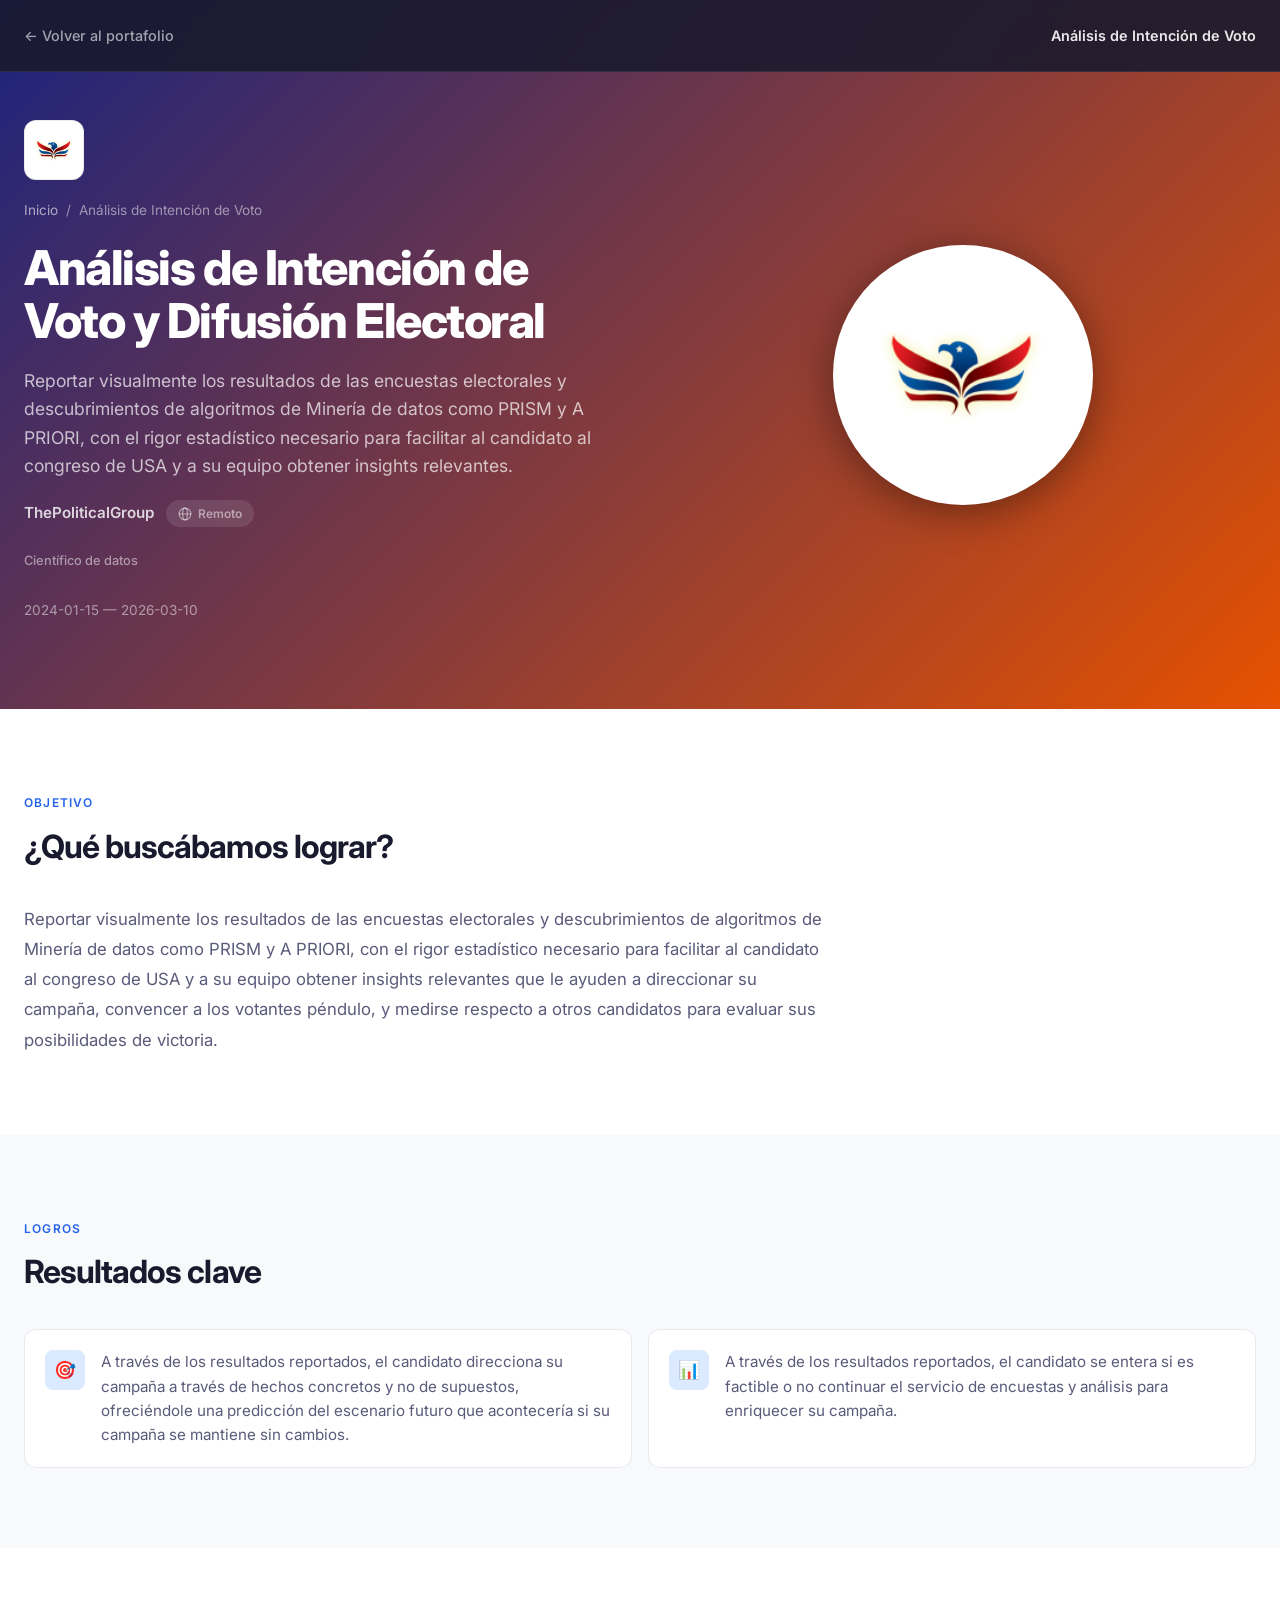
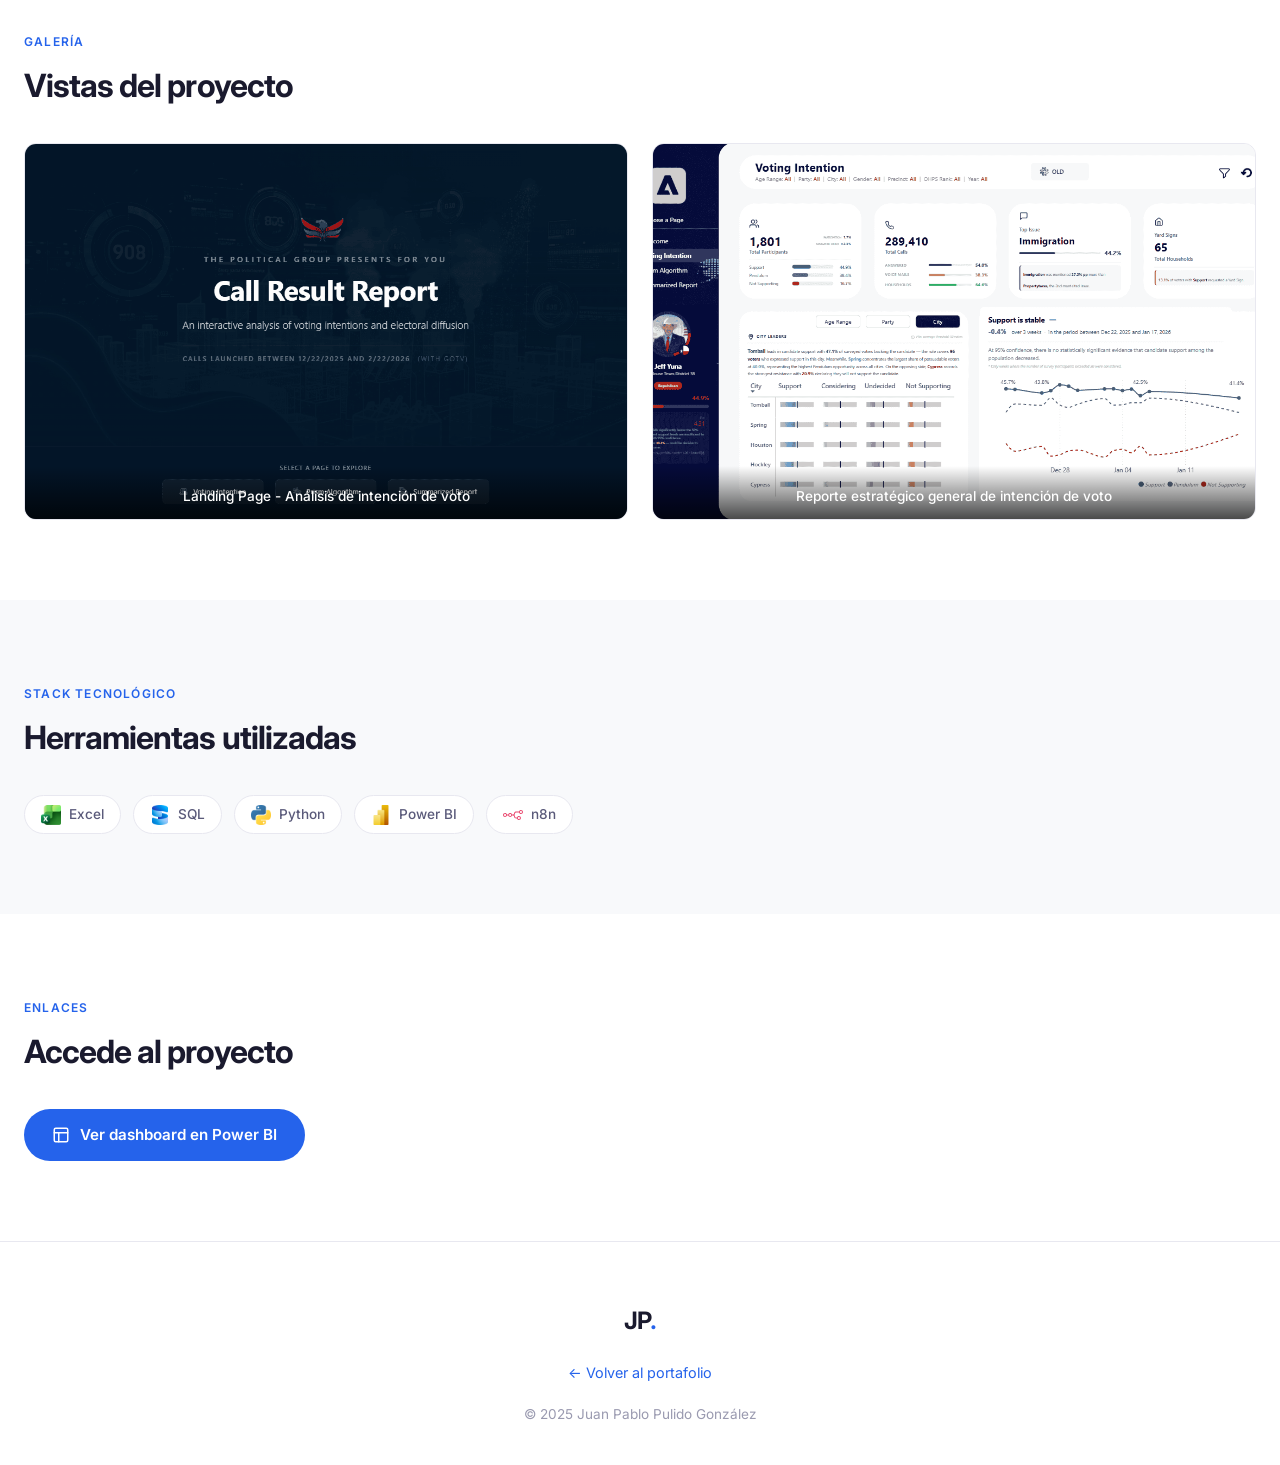
==== commit a70b2a3c: "Add files via upload" ====
--- a/analisis-intencion-voto.html
+++ b/analisis-intencion-voto.html
@@ -131,11 +131,11 @@
       <div class="gallery-grid">
         <div class="gallery-item" style="overflow:hidden;padding:0;">
           <img src="images/Portafolio/Análisis de intención de voto y difusión electoral/Portada.png" alt="Dashboard de Intención de Voto" style="width:100%;height:100%;object-fit:cover;" loading="lazy" />
-          <p class="gallery-item-text" style="position:absolute;bottom:0;left:0;right:0;background:linear-gradient(transparent,rgba(0,0,0,0.7));color:#fff;padding:20px 16px 12px;margin:0;font-weight:500;">Dashboard Principal — Intención de Voto por Región</p>
+          <p class="gallery-item-text" style="position:absolute;bottom:0;left:0;right:0;background:linear-gradient(transparent,rgba(0,0,0,0.7));color:#fff;padding:20px 16px 12px;margin:0;font-weight:500;">Landing Page - Análisis de intención de voto</p>
         </div>
         <div class="gallery-item" style="overflow:hidden;padding:0;">
           <img src="images/Portafolio/Análisis de intención de voto y difusión electoral/P2_TPG_TPG.png" alt="Análisis Detallado" style="width:100%;height:100%;object-fit:cover;" loading="lazy" />
-          <p class="gallery-item-text" style="position:absolute;bottom:0;left:0;right:0;background:linear-gradient(transparent,rgba(0,0,0,0.7));color:#fff;padding:20px 16px 12px;margin:0;font-weight:500;">Análisis Detallado — Difusión Electoral</p>
+          <p class="gallery-item-text" style="position:absolute;bottom:0;left:0;right:0;background:linear-gradient(transparent,rgba(0,0,0,0.7));color:#fff;padding:20px 16px 12px;margin:0;font-weight:500;">Reporte estratégico general de intención de voto</p>
         </div>
       </div>
     </div>
--- a/styles.css
+++ b/styles.css
@@ -1364,6 +1364,113 @@
   transform: translateY(0);
 }
 
+/* ===== LIGHTBOX ===== */
+.lightbox-overlay {
+  position: fixed;
+  inset: 0;
+  z-index: 10000;
+  background: rgba(0,0,0,0.92);
+  backdrop-filter: blur(8px);
+  -webkit-backdrop-filter: blur(8px);
+  display: flex;
+  align-items: center;
+  justify-content: center;
+  opacity: 0;
+  visibility: hidden;
+  transition: opacity 0.35s ease, visibility 0.35s ease;
+  cursor: pointer;
+  padding: 40px;
+}
+
+.lightbox-overlay.open {
+  opacity: 1;
+  visibility: visible;
+}
+
+.lightbox-overlay .lightbox-close {
+  position: absolute;
+  top: 24px;
+  right: 24px;
+  width: 48px;
+  height: 48px;
+  border-radius: 50%;
+  background: rgba(255,255,255,0.1);
+  border: none;
+  color: #fff;
+  font-size: 1.5rem;
+  cursor: pointer;
+  display: flex;
+  align-items: center;
+  justify-content: center;
+  transition: background 0.25s ease, transform 0.25s ease;
+  z-index: 10001;
+}
+
+.lightbox-overlay .lightbox-close:hover {
+  background: rgba(255,255,255,0.2);
+  transform: scale(1.1);
+}
+
+.lightbox-overlay .lightbox-image-wrapper {
+  position: relative;
+  max-width: 95vw;
+  max-height: 90vh;
+  border-radius: 12px;
+  overflow: hidden;
+  box-shadow: 0 20px 60px rgba(0,0,0,0.5);
+  cursor: default;
+  transform: scale(0.9);
+  transition: transform 0.4s cubic-bezier(0.34, 1.56, 0.64, 1);
+}
+
+.lightbox-overlay.open .lightbox-image-wrapper {
+  transform: scale(1);
+}
+
+.lightbox-overlay .lightbox-image-wrapper img {
+  display: block;
+  max-width: 95vw;
+  max-height: 90vh;
+  width: auto;
+  height: auto;
+  object-fit: contain;
+}
+
+.lightbox-overlay .lightbox-caption {
+  position: absolute;
+  bottom: 0;
+  left: 0;
+  right: 0;
+  background: linear-gradient(transparent, rgba(0,0,0,0.8));
+  color: #fff;
+  padding: 32px 20px 16px;
+  font-size: 0.95rem;
+  font-weight: 500;
+  text-align: center;
+  pointer-events: none;
+}
+
+@media (max-width: 768px) {
+  .lightbox-overlay {
+    padding: 16px;
+  }
+  .lightbox-overlay .lightbox-close {
+    top: 12px;
+    right: 12px;
+    width: 40px;
+    height: 40px;
+    font-size: 1.25rem;
+  }
+  .lightbox-overlay .lightbox-image-wrapper {
+    max-width: 100vw;
+    max-height: 80vh;
+  }
+  .lightbox-overlay .lightbox-image-wrapper img {
+    max-width: 100vw;
+    max-height: 80vh;
+  }
+}
+
 /* --- prefers-reduced-motion --- */
 @media (prefers-reduced-motion: reduce) {
   *, *::before, *::after {
